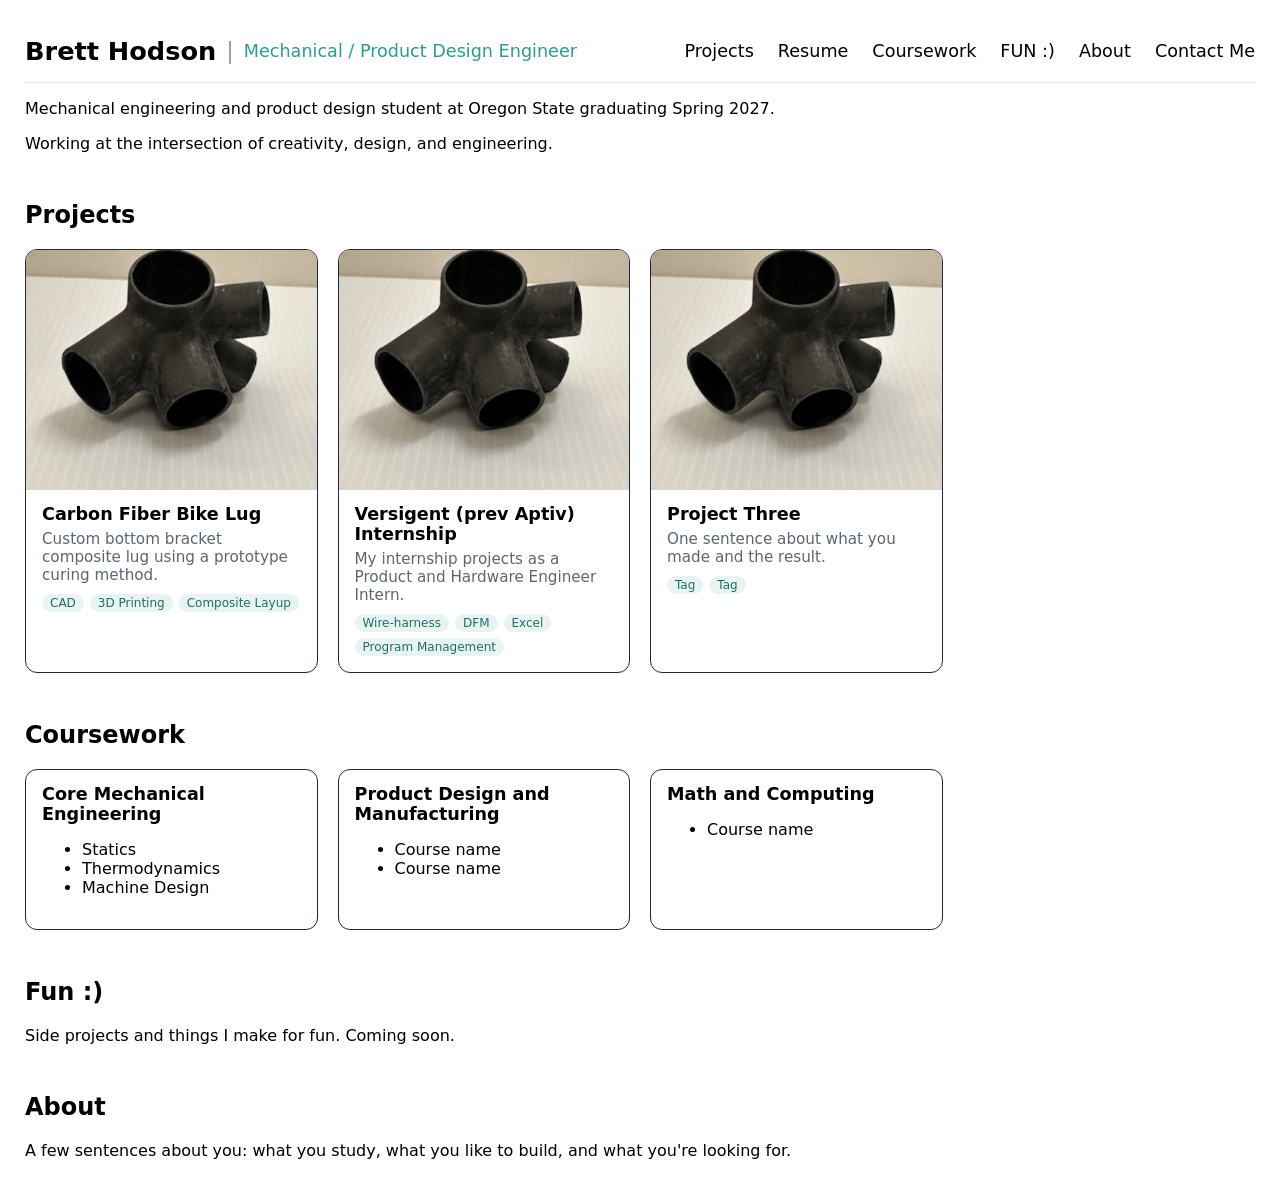
==== index.html @ 74dc2427 "Update index.html" ====
<!DOCTYPE html>
<html lang="en">
<head>
  <meta charset="utf-8">
  <meta name="viewport" content="width=device-width, initial-scale=1">
  <title>Brett Hodson | Portfolio</title>
  <link rel="stylesheet" href="style.css">
</head>
<body>

<header class="site-header">
  <a class="site-title" href="/">Brett Hodson</a>
  <span class="divider">|</span>
  <span class="role">Mechanical / Product Design Engineer</span>
  <nav class="nav">
    <a href="#projects">Projects</a>
    <a href="#">Resume</a>
    <a href="#coursework">Coursework</a>
    <a href="#fun">FUN :)</a>
    <a href="#about">About</a>
    <a href="mailto:your-email@example.com">Contact Me</a>
  </nav>
</header>

<p>Mechanical engineering and product design student at Oregon State graduating Spring 2027.</p>
<p>Working at the intersection of creativity, design, and engineering.</p>

<section id="projects" class="work">
  <h2>Projects</h2>

  <div class="cards">
    <a class="card" href="projects/project-one/">
      <img src="bbLugPics/bbLugFinal.jpeg" alt="Carbon fiber bottom-bracket bicycle lug.">
      <div class="card-body">
        <h3>Carbon Fiber Bike Lug</h3>
        <p>Custom bottom bracket composite lug using a prototype curing method.</p>
        <div class="tags"><span>CAD</span><span>3D Printing</span><span>Composite Layup</span></div>
      </div>
    </a>

    <a class="card" href="projects/project-two/">
      <img src="bbLugPics/bbLugFinal.jpeg" alt="Placeholder image">
      <div class="card-body">
        <h3>Versigent (prev Aptiv) Internship</h3>
        <p>My internship projects as a Product and Hardware Engineer Intern.</p>
        <div class="tags"><span>Wire-harness</span><span>DFM</span><span>Excel</span><span>Program Management</span></div>
      </div>
    </a>

    <a class="card" href="projects/project-three/">
      <img src="bbLugPics/bbLugFinal.jpeg" alt="Placeholder image">
      <div class="card-body">
        <h3>Project Three</h3>
        <p>One sentence about what you made and the result.</p>
        <div class="tags"><span>Tag</span><span>Tag</span></div>
      </div>
    </a>
  </div>
</section>

<section id="coursework" class="work">
  <h2>Coursework</h2>

  <div class="cards">
    <div class="card">
      <div class="card-body">
        <h3>Core Mechanical Engineering</h3>
        <ul>
          <li>Statics</li>
          <li>Thermodynamics</li>
          <li>Machine Design</li>
        </ul>
      </div>
    </div>

    <div class="card">
      <div class="card-body">
        <h3>Product Design and Manufacturing</h3>
        <ul>
          <li>Course name</li>
          <li>Course name</li>
        </ul>
      </div>
    </div>

    <div class="card">
      <div class="card-body">
        <h3>Math and Computing</h3>
        <ul>
          <li>Course name</li>
        </ul>
      </div>
    </div>
  </div>
</section>

<section id="fun" class="work">
  <h2>Fun :)</h2>
  <p>Side projects and things I make for fun. Coming soon.</p>
</section>

<section id="about" class="work">
  <h2>About</h2>
  <p>A few sentences about you: what you study, what you like to build, and what you're looking for.</p>
</section>

</body>
</html>
---- style.css ----
body { font-family: system-ui, sans-serif; margin: 20px 0; padding: 0 25px; }

.site-header {
  display: flex;
  align-items: center;
  flex-wrap: wrap;      /* lets it wrap onto two lines on small phones */
  gap: 10px;
  padding: 16px 0;   /* replaces margin-top so the sticky bar has no gap above it */
  position: sticky;
  top: 0;               /* sticks to the top of the window while you scroll */
  z-index: 100;         /* keeps it above the content that scrolls underneath */
  background: #fff;     /* hides content scrolling behind it */
  border-bottom: 1px solid #e5e5e5;
}

.site-title {
  font-size: 1.6rem;
  font-weight: 700;
  color: inherit;
  text-decoration: none;
}

.divider {
  color: #999;
  font-size: 1.4rem;
}

.role {
  color: #2a9d8f;       /* change this color to whatever you like */
  font-size: 1.1rem;
}

.nav {
  margin-left: auto;   /* pushes the whole group to the right */
  display: flex;
  gap: 24px;           /* space between links */
}

.nav a {
  color: inherit;
  text-decoration: none;
  font-size: 1.1rem;
}

.work h2 { margin-top: 48px; }

.cards {
  display: grid;
  grid-template-columns: repeat(auto-fill, minmax(260px, 1fr));
  gap: 20px;
}

.card {
  display: block;
  color: inherit;
  text-decoration: none;
  border: 1.5px solid #1f2a37;
  border-radius: 12px;
  overflow: hidden;
  background: #fff;
  transition: transform 0.2s, box-shadow 0.2s;
}
.card:hover {
  transform: translateY(-4px);
  box-shadow: 0 8px 20px rgba(0, 0, 0, 0.12);
}

.card img {
  width: 100%;
  height: 240px;
  object-fit: cover;
  display: block;
}

.card-body { padding: 14px 16px 16px; }
.card-body h3 { margin: 0 0 6px; font-size: 1.1rem; }
.card-body p { margin: 0 0 10px; color: #5b6672; font-size: 0.95rem; }

.tags { display: flex; flex-wrap: wrap; gap: 6px; }
.tags span {
  font-size: 0.75rem;
  padding: 2px 8px;
  border-radius: 999px;
  background: #e8f4f2;
  color: #1f6f66;
}

.nav a:hover {
  text-decoration: underline;
}

html { scroll-behavior: smooth; }

.work { scroll-margin-top: 80px; }

.project { max-width: 800px; margin: 0 auto; padding: 24px 25px 64px; }

.back {
  display: inline-block;
  margin-bottom: 24px;
  color: inherit;
  text-decoration: none;
}
.back:hover { text-decoration: underline; }

.project h1 { margin: 0 0 8px; font-size: 2.2rem; }
.project h2 { margin-top: 40px; }
.summary { font-size: 1.15rem; color: #5b6672; }

.meta {
  display: flex;
  flex-wrap: wrap;
  gap: 8px 28px;
  margin: 20px 0 28px;
  padding: 14px 0;
  border-top: 1px solid #e5e5e5;
  border-bottom: 1px solid #e5e5e5;
  font-size: 0.95rem;
}

.steps {
  display: grid;
  grid-template-columns: repeat(auto-fit, minmax(220px, 1fr));
  gap: 20px;
  margin: 24px 0;
}

.steps figure { margin: 0; }

.steps img {
  width: 100%;
  aspect-ratio: 4 / 3;     /* keeps every photo the same shape */
  object-fit: cover;
  margin: 0;
}

.steps figcaption {
  margin-top: 8px;
  font-size: 0.85rem;
  color: #5b6672;
}
.meta strong { display: block; font-size: 0.75rem; text-transform: uppercase; color: #999; }

.project img { width: 100%; height: auto; border-radius: 10px; margin: 16px 0; display: block; }

.steps .crop-top { object-position: center 28%; }
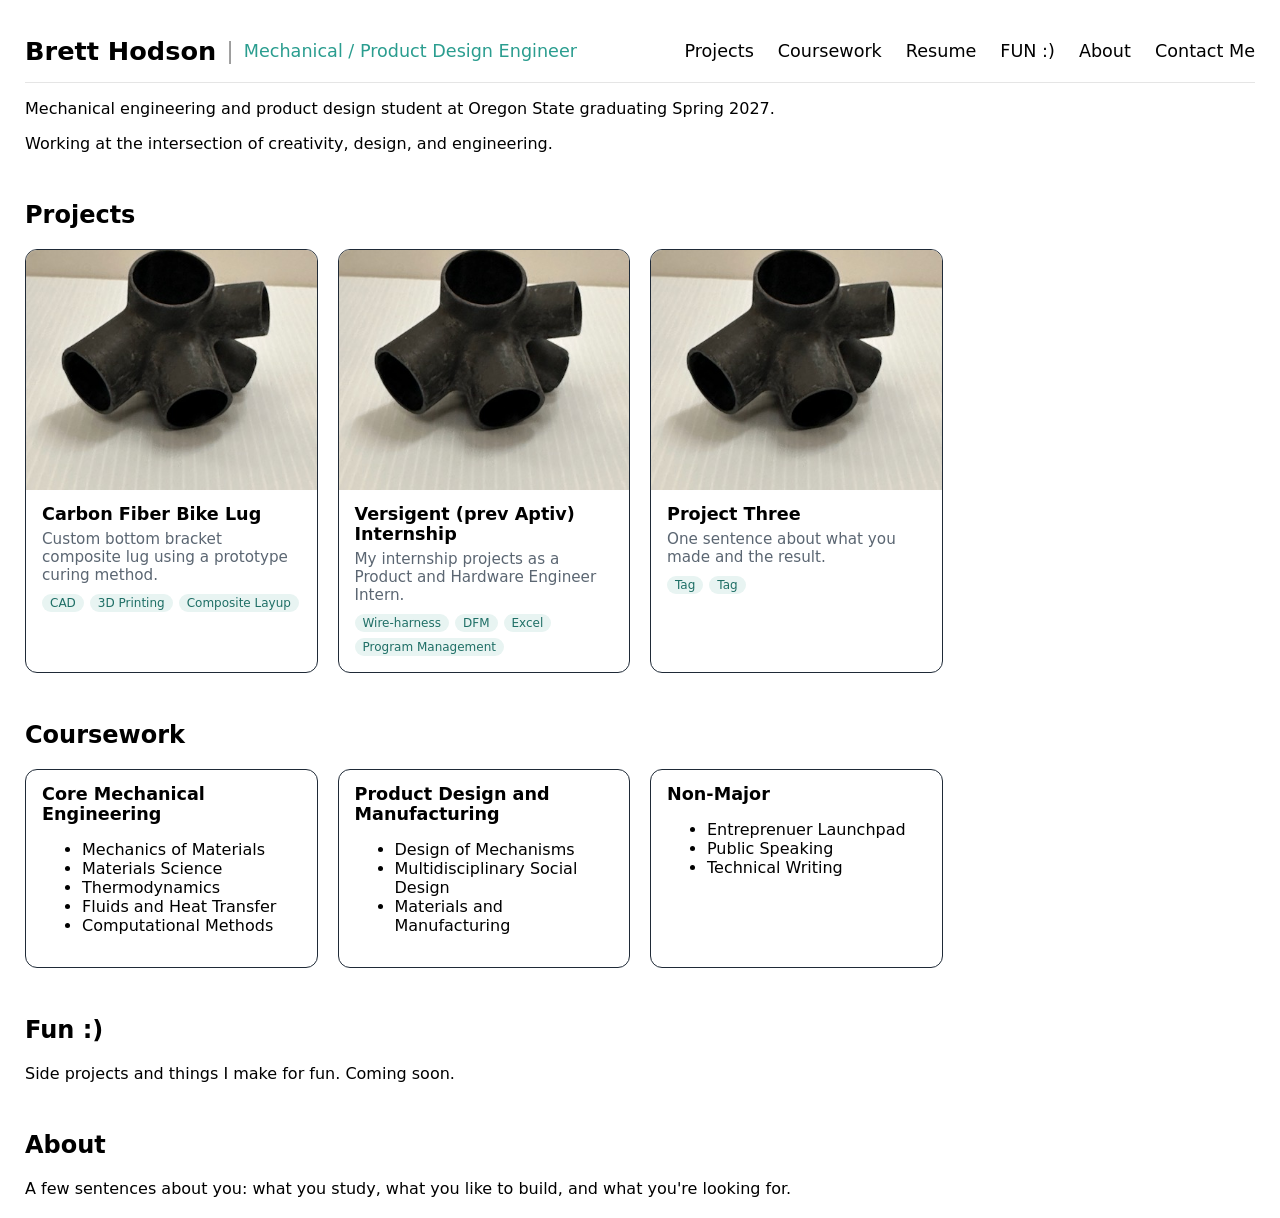
==== commit c53e41bf: "Update index.html" ====
--- a/index.html
+++ b/index.html
@@ -14,11 +14,11 @@
   <span class="role">Mechanical / Product Design Engineer</span>
   <nav class="nav">
     <a href="#projects">Projects</a>
+    <a href="#coursework">Coursework</a>
     <a href="#">Resume</a>
-    <a href="#coursework">Coursework</a>
     <a href="#fun">FUN :)</a>
     <a href="#about">About</a>
-    <a href="mailto:your-email@example.com">Contact Me</a>
+    <a href="mailto:bretthodson10@gmail.com">Contact Me</a>
   </nav>
 </header>
 
@@ -66,9 +66,11 @@
       <div class="card-body">
         <h3>Core Mechanical Engineering</h3>
         <ul>
-          <li>Statics</li>
+          <li>Mechanics of Materials</li>
+          <li>Materials Science</li>
           <li>Thermodynamics</li>
-          <li>Machine Design</li>
+          <li>Fluids and Heat Transfer</li>
+          <li>Computational Methods</li>
         </ul>
       </div>
     </div>
@@ -77,17 +79,20 @@
       <div class="card-body">
         <h3>Product Design and Manufacturing</h3>
         <ul>
-          <li>Course name</li>
-          <li>Course name</li>
+          <li>Design of Mechanisms</li>
+          <li>Multidisciplinary Social Design</li>
+          <li>Materials and Manufacturing</li>
         </ul>
       </div>
     </div>
 
     <div class="card">
       <div class="card-body">
-        <h3>Math and Computing</h3>
+        <h3>Non-Major</h3>
         <ul>
-          <li>Course name</li>
+          <li>Entreprenuer Launchpad</li>
+          <li>Public Speaking</li>
+          <li>Technical Writing</li>
         </ul>
       </div>
     </div>
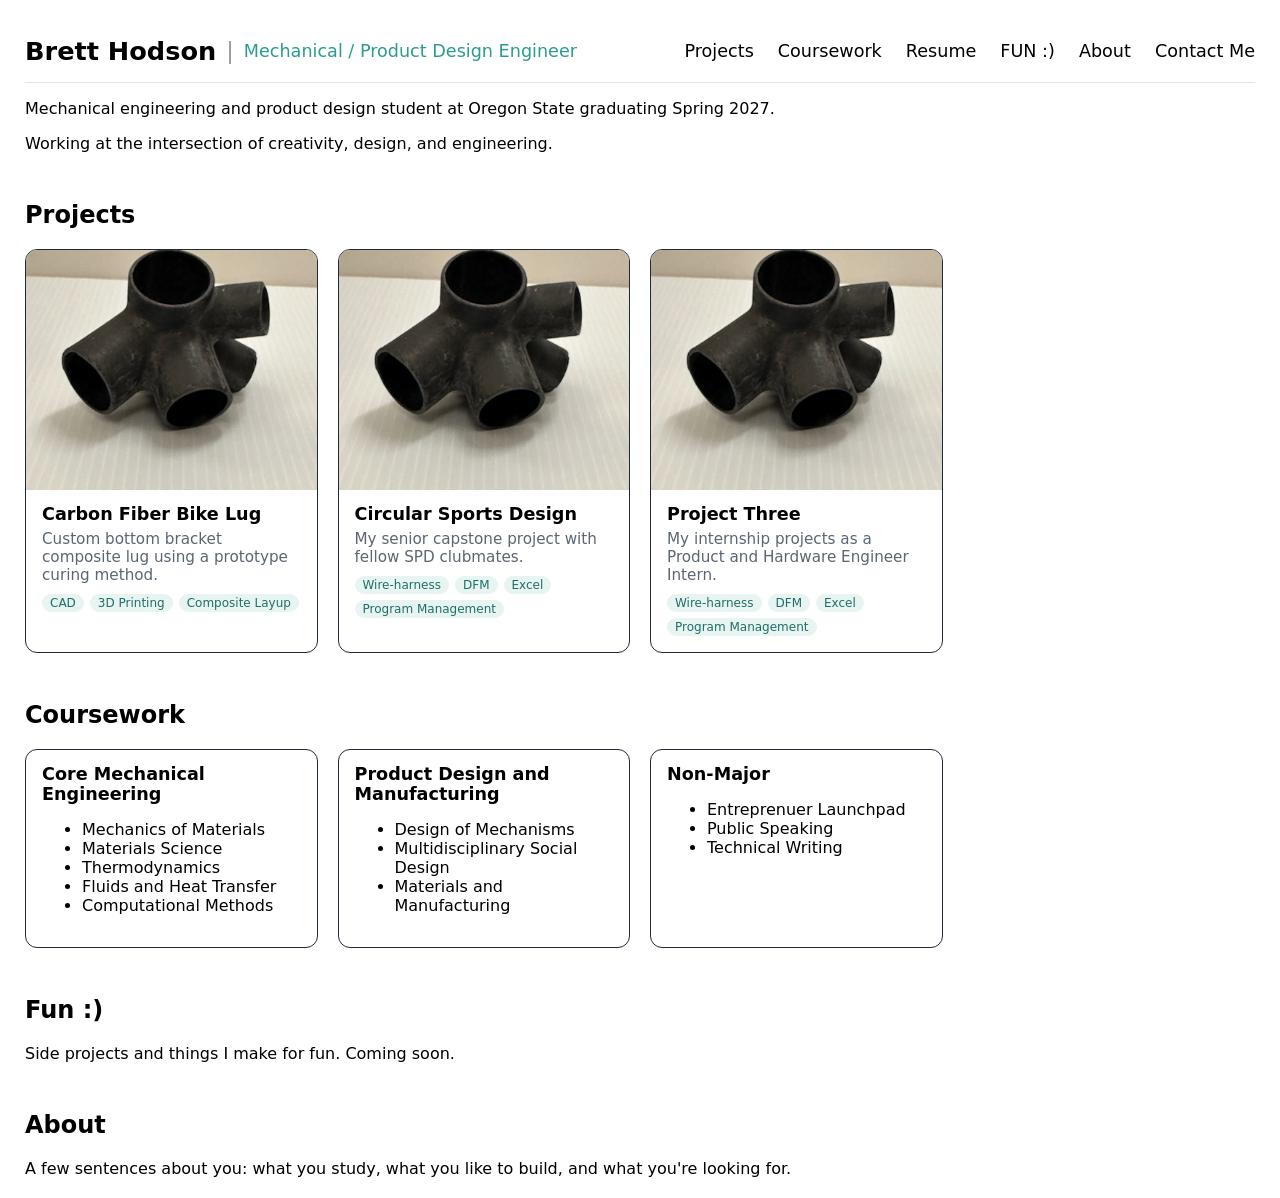
==== commit c92ced48: "Update project descriptions in index.html" ====
--- a/index.html
+++ b/index.html
@@ -41,8 +41,8 @@
     <a class="card" href="projects/project-two/">
       <img src="bbLugPics/bbLugFinal.jpeg" alt="Placeholder image">
       <div class="card-body">
-        <h3>Versigent (prev Aptiv) Internship</h3>
-        <p>My internship projects as a Product and Hardware Engineer Intern.</p>
+        <h3>Circular Sports Design</h3>
+        <p>My senior capstone project with fellow SPD clubmates.</p>
         <div class="tags"><span>Wire-harness</span><span>DFM</span><span>Excel</span><span>Program Management</span></div>
       </div>
     </a>
@@ -51,8 +51,8 @@
       <img src="bbLugPics/bbLugFinal.jpeg" alt="Placeholder image">
       <div class="card-body">
         <h3>Project Three</h3>
-        <p>One sentence about what you made and the result.</p>
-        <div class="tags"><span>Tag</span><span>Tag</span></div>
+        <p>My internship projects as a Product and Hardware Engineer Intern.</p>
+        <div class="tags"><span>Wire-harness</span><span>DFM</span><span>Excel</span><span>Program Management</span></div>
       </div>
     </a>
   </div>
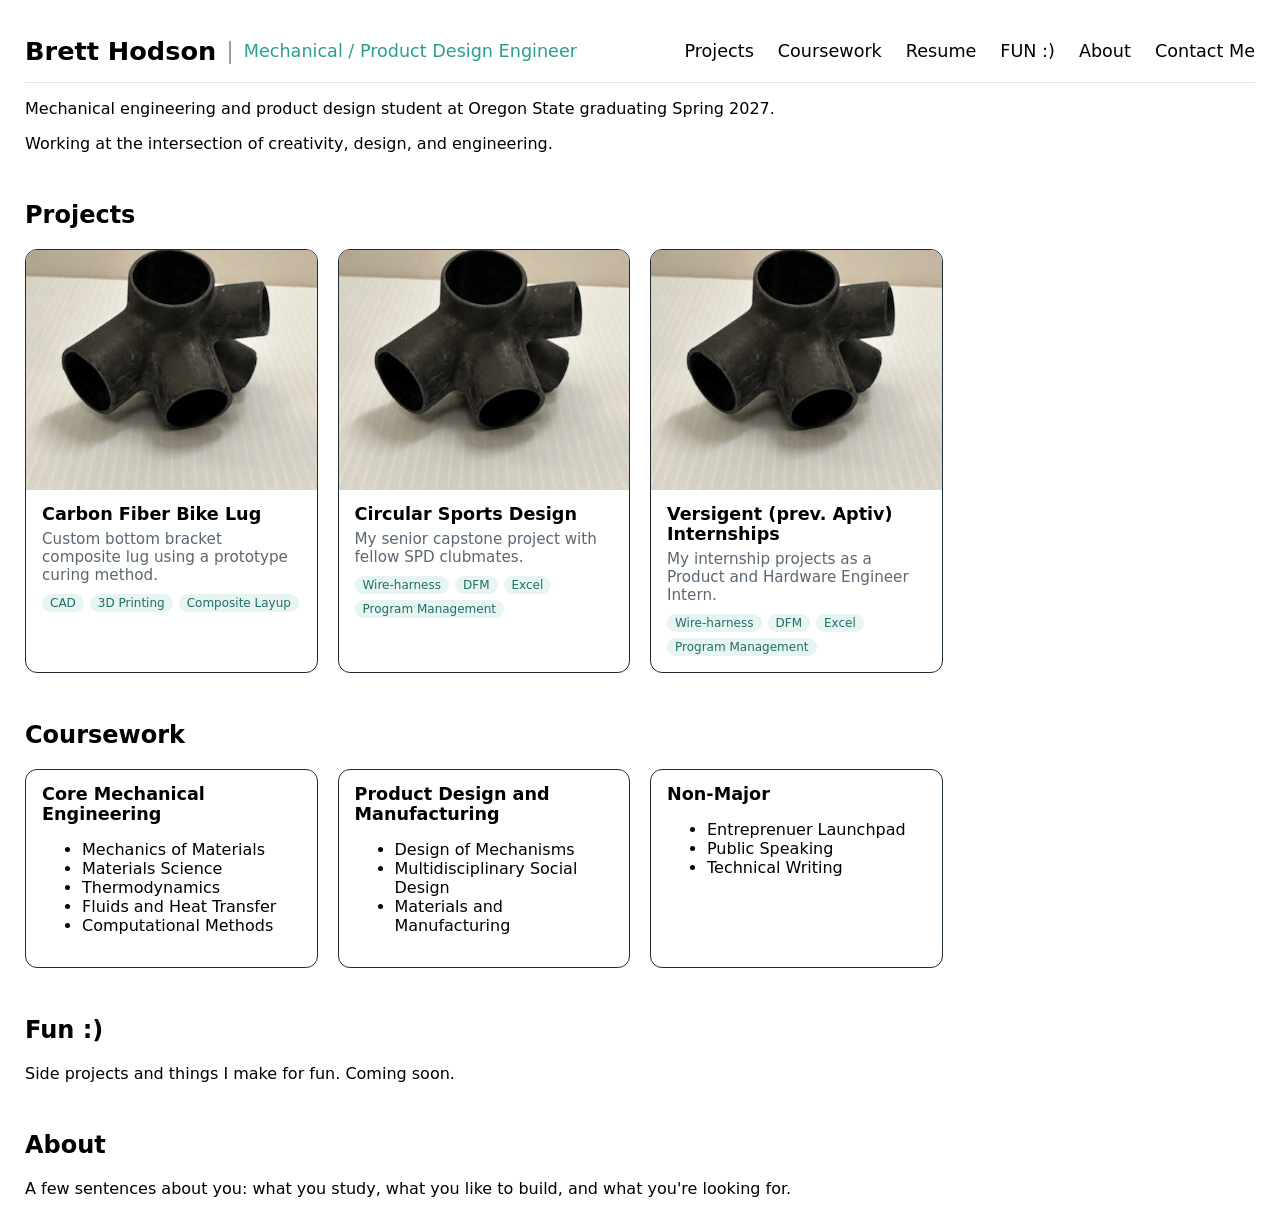
==== commit aa3f1d3d: "Update project title for Project Three" ====
--- a/index.html
+++ b/index.html
@@ -50,7 +50,7 @@
     <a class="card" href="projects/project-three/">
       <img src="bbLugPics/bbLugFinal.jpeg" alt="Placeholder image">
       <div class="card-body">
-        <h3>Project Three</h3>
+        <h3>Versigent (prev. Aptiv) Internships</h3>
         <p>My internship projects as a Product and Hardware Engineer Intern.</p>
         <div class="tags"><span>Wire-harness</span><span>DFM</span><span>Excel</span><span>Program Management</span></div>
       </div>
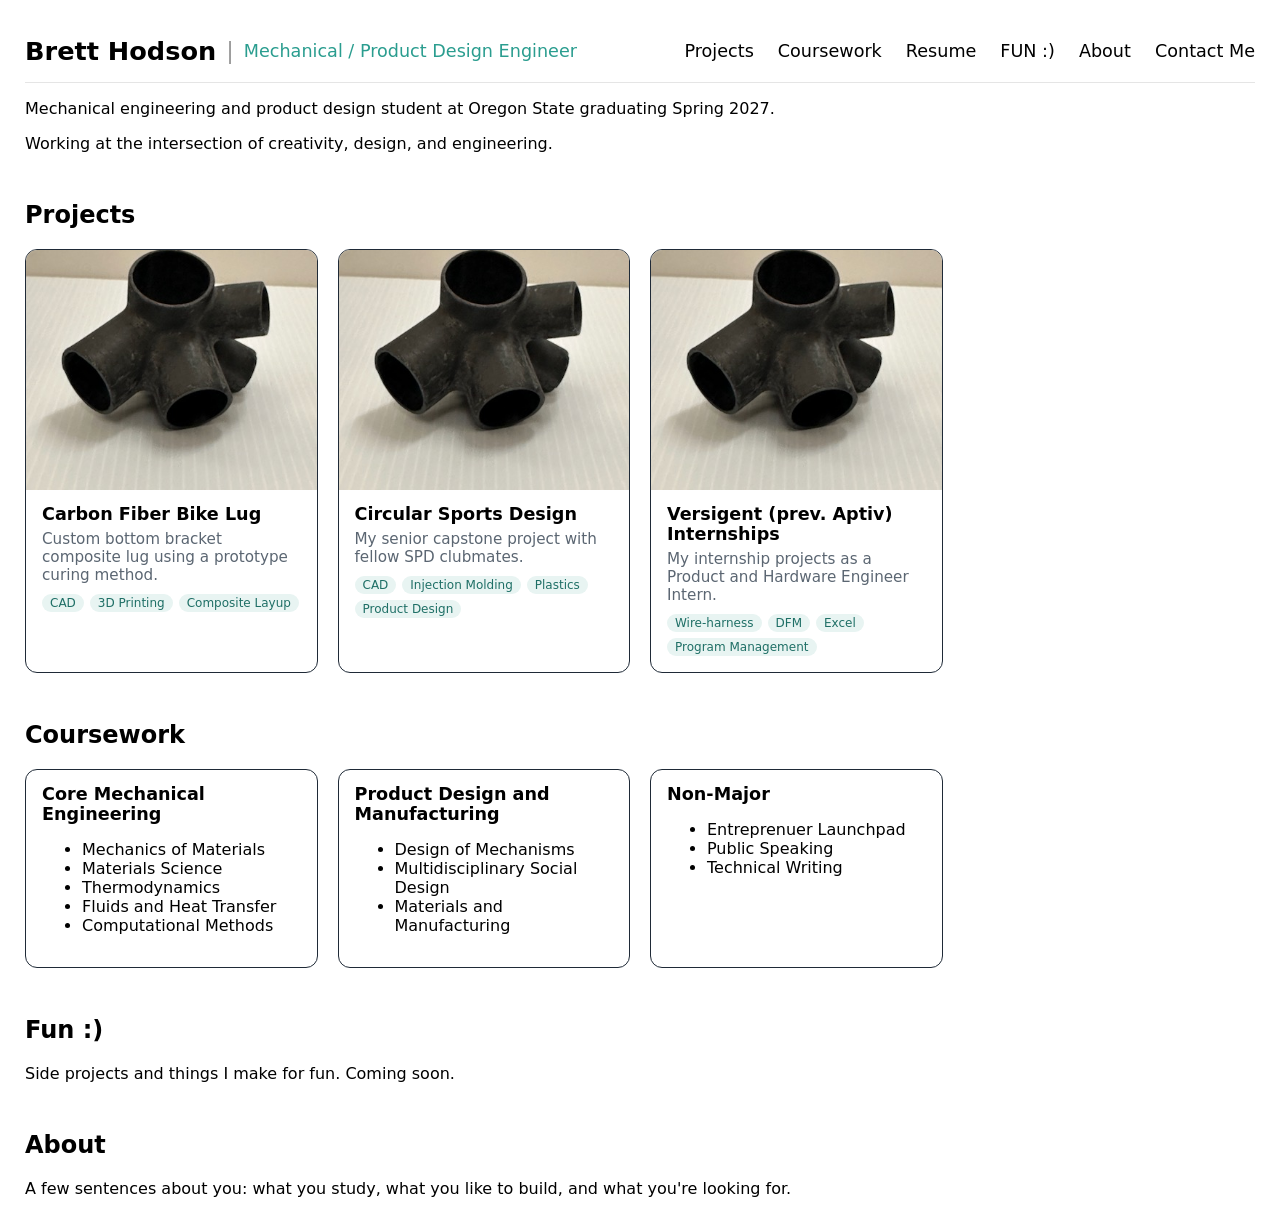
==== commit 340ca6ec: "Update index.html" ====
--- a/index.html
+++ b/index.html
@@ -43,7 +43,7 @@
       <div class="card-body">
         <h3>Circular Sports Design</h3>
         <p>My senior capstone project with fellow SPD clubmates.</p>
-        <div class="tags"><span>Wire-harness</span><span>DFM</span><span>Excel</span><span>Program Management</span></div>
+        <div class="tags"><span>CAD</span><span>Injection Molding</span><span>Plastics</span><span>Product Design</span></div>
       </div>
     </a>
 
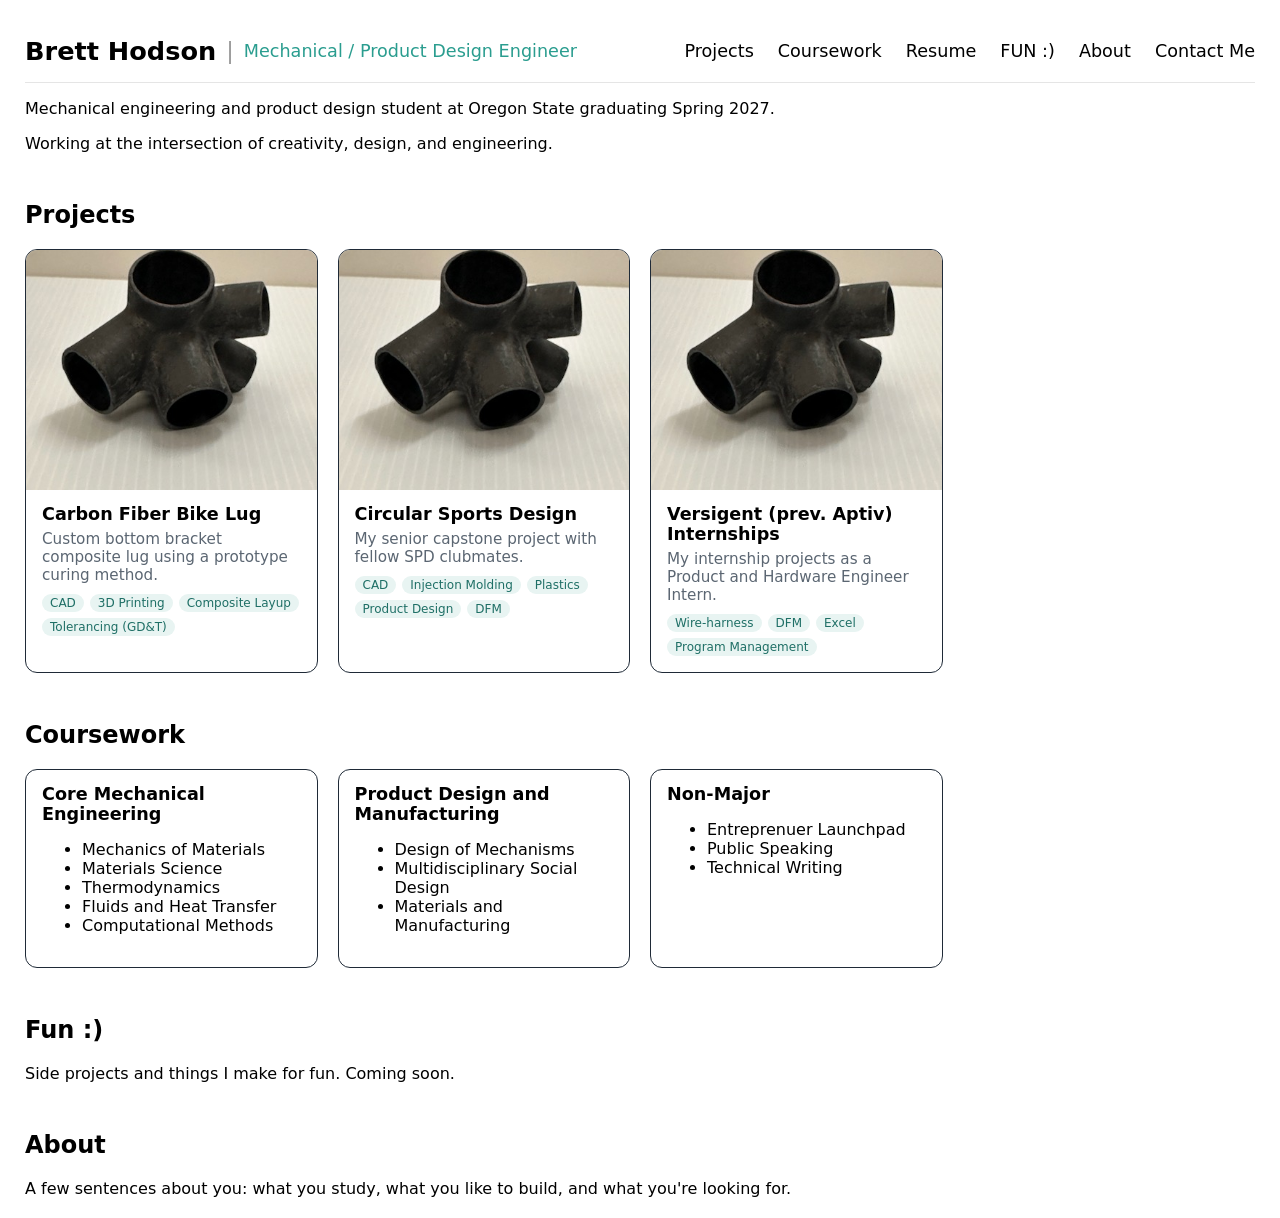
==== commit b128cc3a: "Add 'Tolerancing (GD&T)' and 'DFM' tags to projects" ====
--- a/index.html
+++ b/index.html
@@ -34,7 +34,7 @@
       <div class="card-body">
         <h3>Carbon Fiber Bike Lug</h3>
         <p>Custom bottom bracket composite lug using a prototype curing method.</p>
-        <div class="tags"><span>CAD</span><span>3D Printing</span><span>Composite Layup</span></div>
+        <div class="tags"><span>CAD</span><span>3D Printing</span><span>Composite Layup</span><span>Tolerancing (GD&T)</span></div>
       </div>
     </a>
 
@@ -43,7 +43,7 @@
       <div class="card-body">
         <h3>Circular Sports Design</h3>
         <p>My senior capstone project with fellow SPD clubmates.</p>
-        <div class="tags"><span>CAD</span><span>Injection Molding</span><span>Plastics</span><span>Product Design</span></div>
+        <div class="tags"><span>CAD</span><span>Injection Molding</span><span>Plastics</span><span>Product Design</span><span>DFM</span></div>
       </div>
     </a>
 
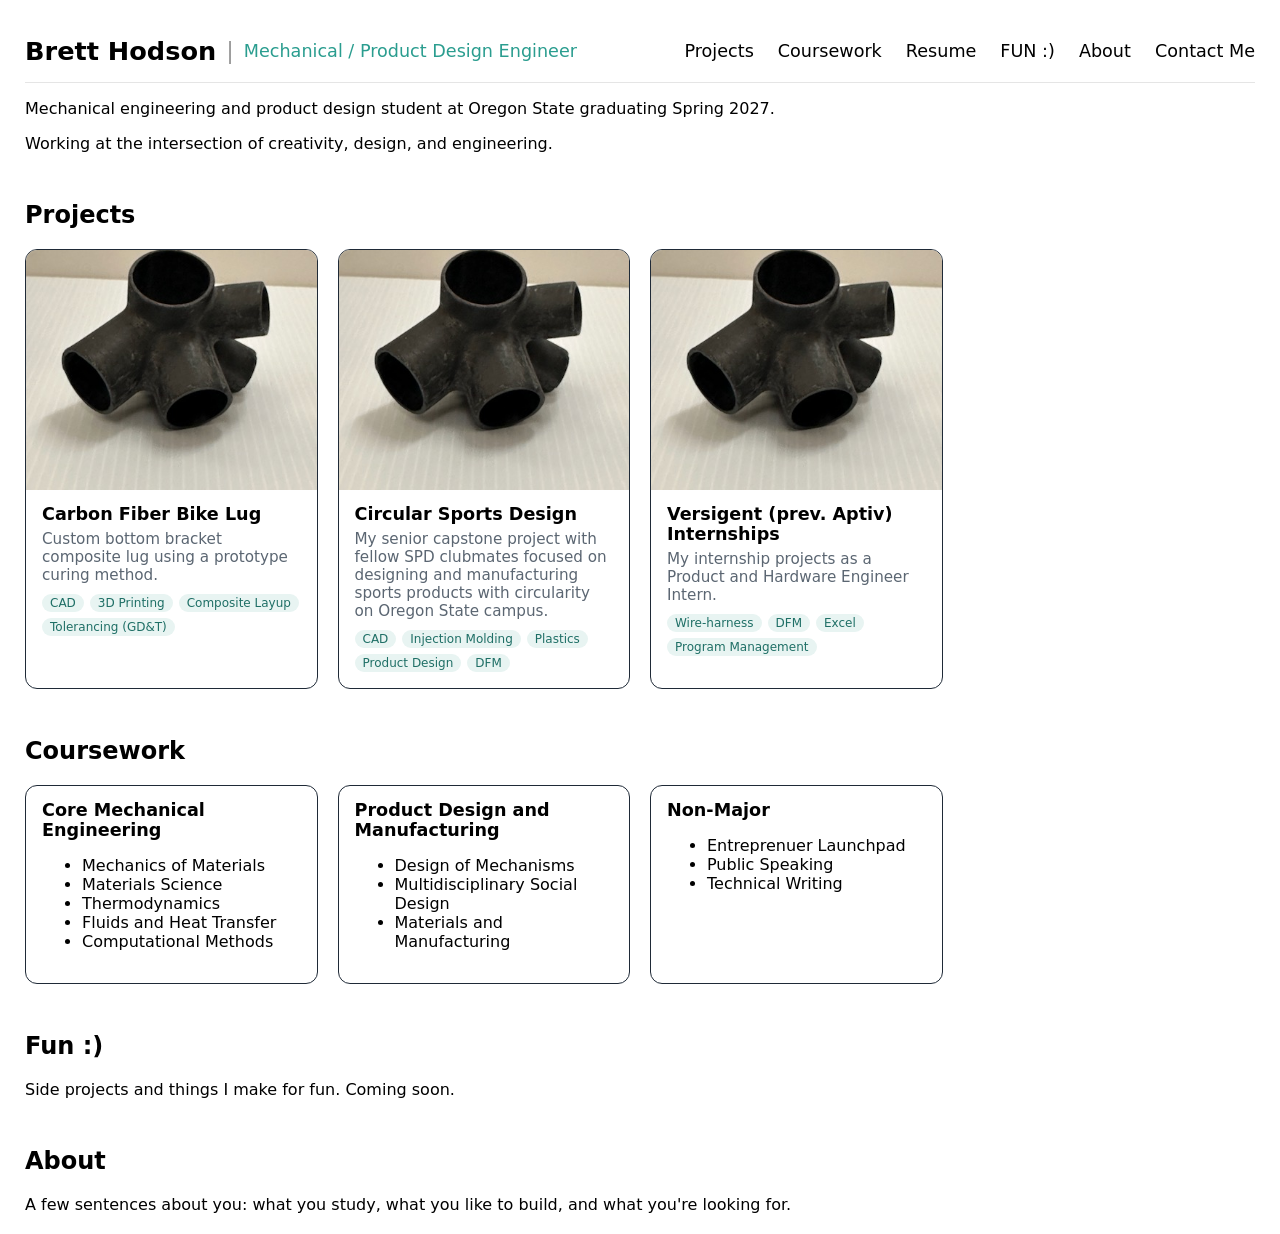
==== commit c3625a4a: "Enhance project description for Circular Sports Design Updated project description to include focus " ====
--- a/index.html
+++ b/index.html
@@ -42,7 +42,8 @@
       <img src="bbLugPics/bbLugFinal.jpeg" alt="Placeholder image">
       <div class="card-body">
         <h3>Circular Sports Design</h3>
-        <p>My senior capstone project with fellow SPD clubmates.</p>
+        <p>My senior capstone project with fellow SPD clubmates focused on designing and manufacturing sports products with 
+          circularity on Oregon State campus.</p>
         <div class="tags"><span>CAD</span><span>Injection Molding</span><span>Plastics</span><span>Product Design</span><span>DFM</span></div>
       </div>
     </a>
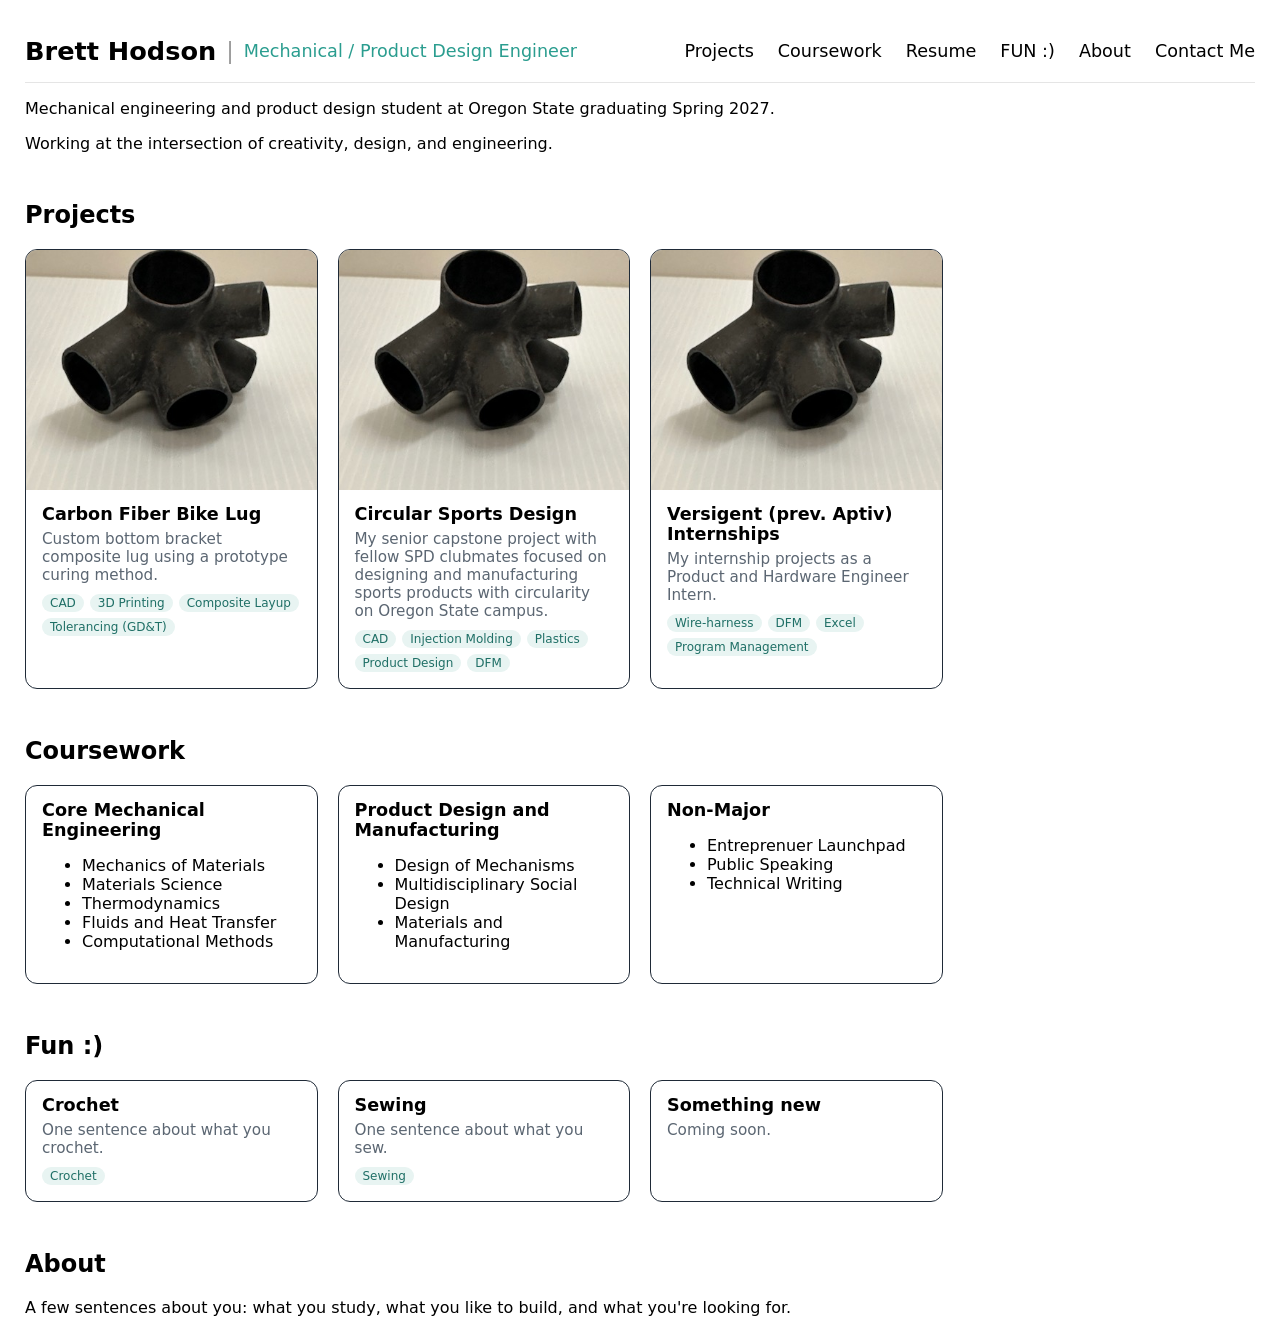
==== commit 3daf8b12: "Update index.html" ====
--- a/index.html
+++ b/index.html
@@ -102,7 +102,33 @@
 
 <section id="fun" class="work">
   <h2>Fun :)</h2>
-  <p>Side projects and things I make for fun. Coming soon.</p>
+
+  <div class="cards">
+    <a class="card" href="fun/crochet/">
+      <!-- add a photo later: <img src="funPics/crochet-cover.jpeg" alt="Crochet project"> -->
+      <div class="card-body">
+        <h3>Crochet</h3>
+        <p>One sentence about what you crochet.</p>
+        <div class="tags"><span>Crochet</span></div>
+      </div>
+    </a>
+
+    <a class="card" href="fun/sewing/">
+      <!-- add a photo later: <img src="funPics/sewing-cover.jpeg" alt="Sewing project"> -->
+      <div class="card-body">
+        <h3>Sewing</h3>
+        <p>One sentence about what you sew.</p>
+        <div class="tags"><span>Sewing</span></div>
+      </div>
+    </a>
+
+    <div class="card">
+      <div class="card-body">
+        <h3>Something new</h3>
+        <p>Coming soon.</p>
+      </div>
+    </div>
+  </div>
 </section>
 
 <section id="about" class="work">
